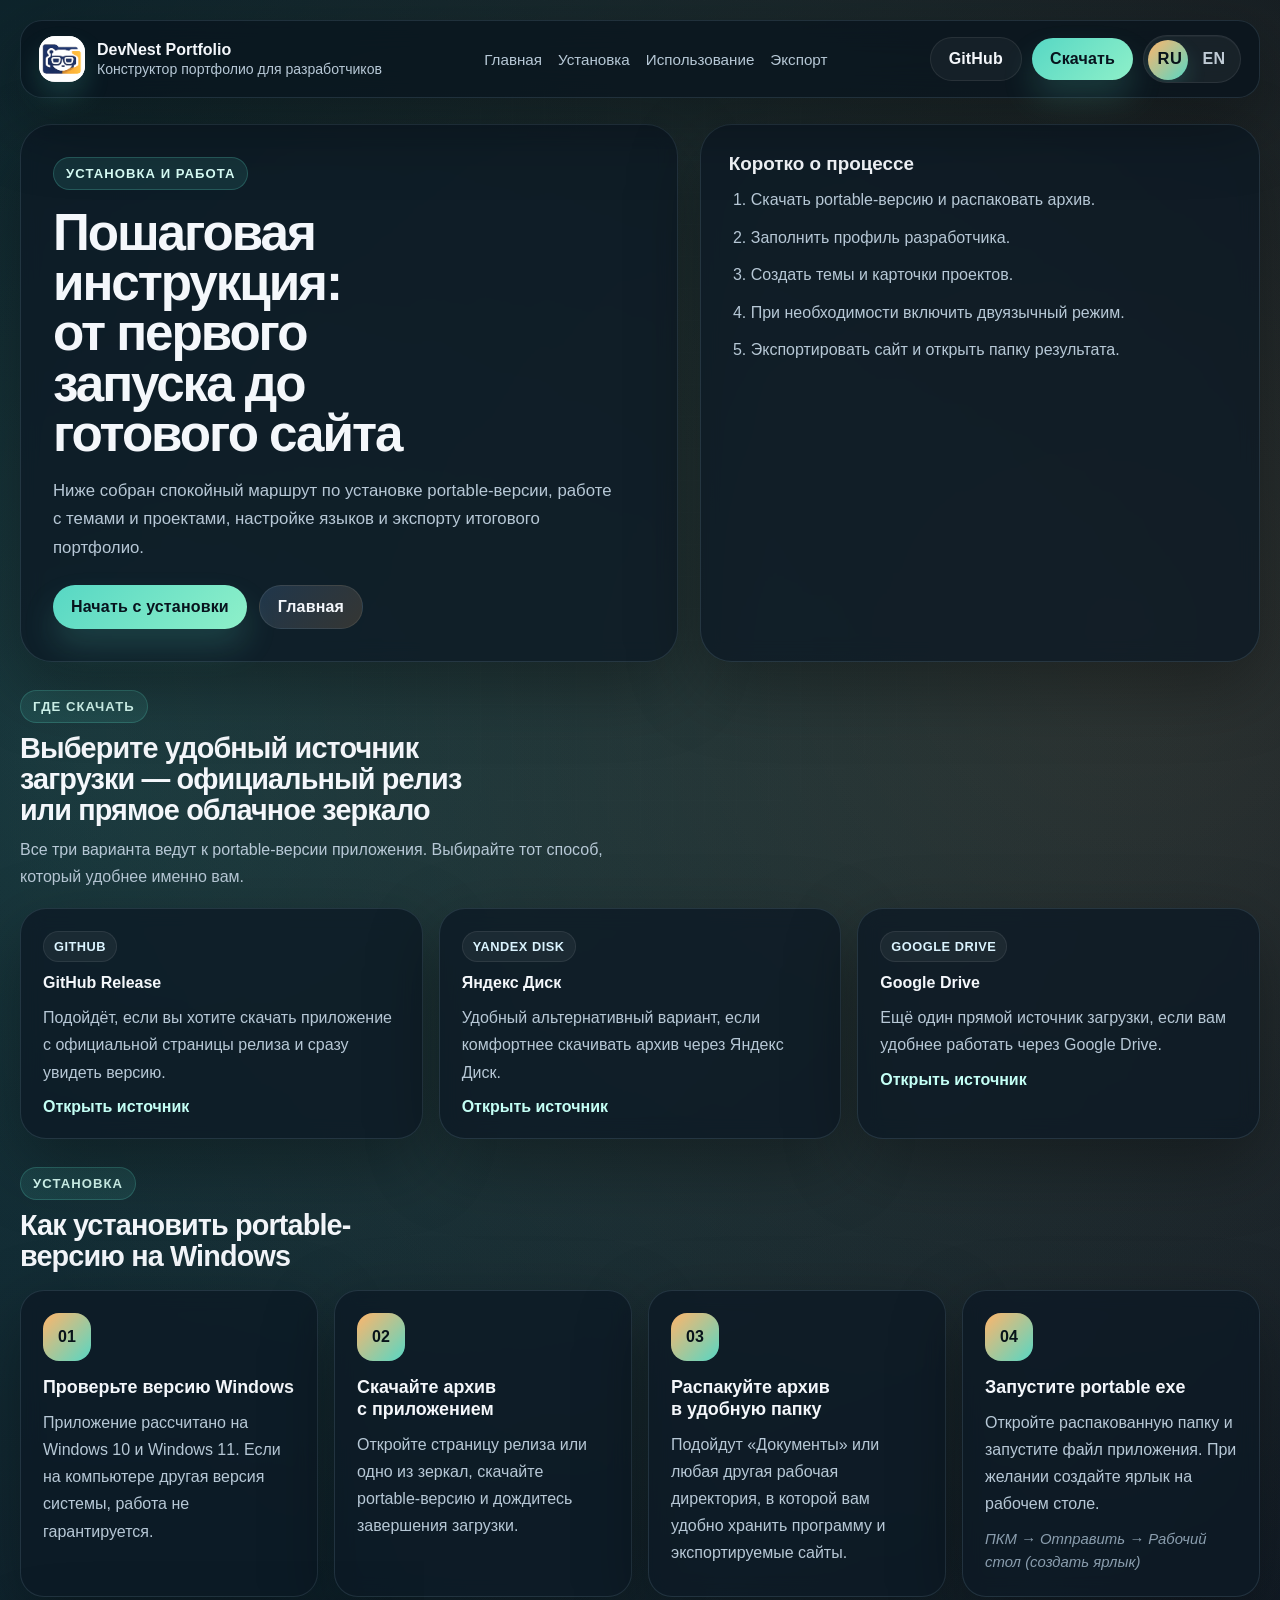
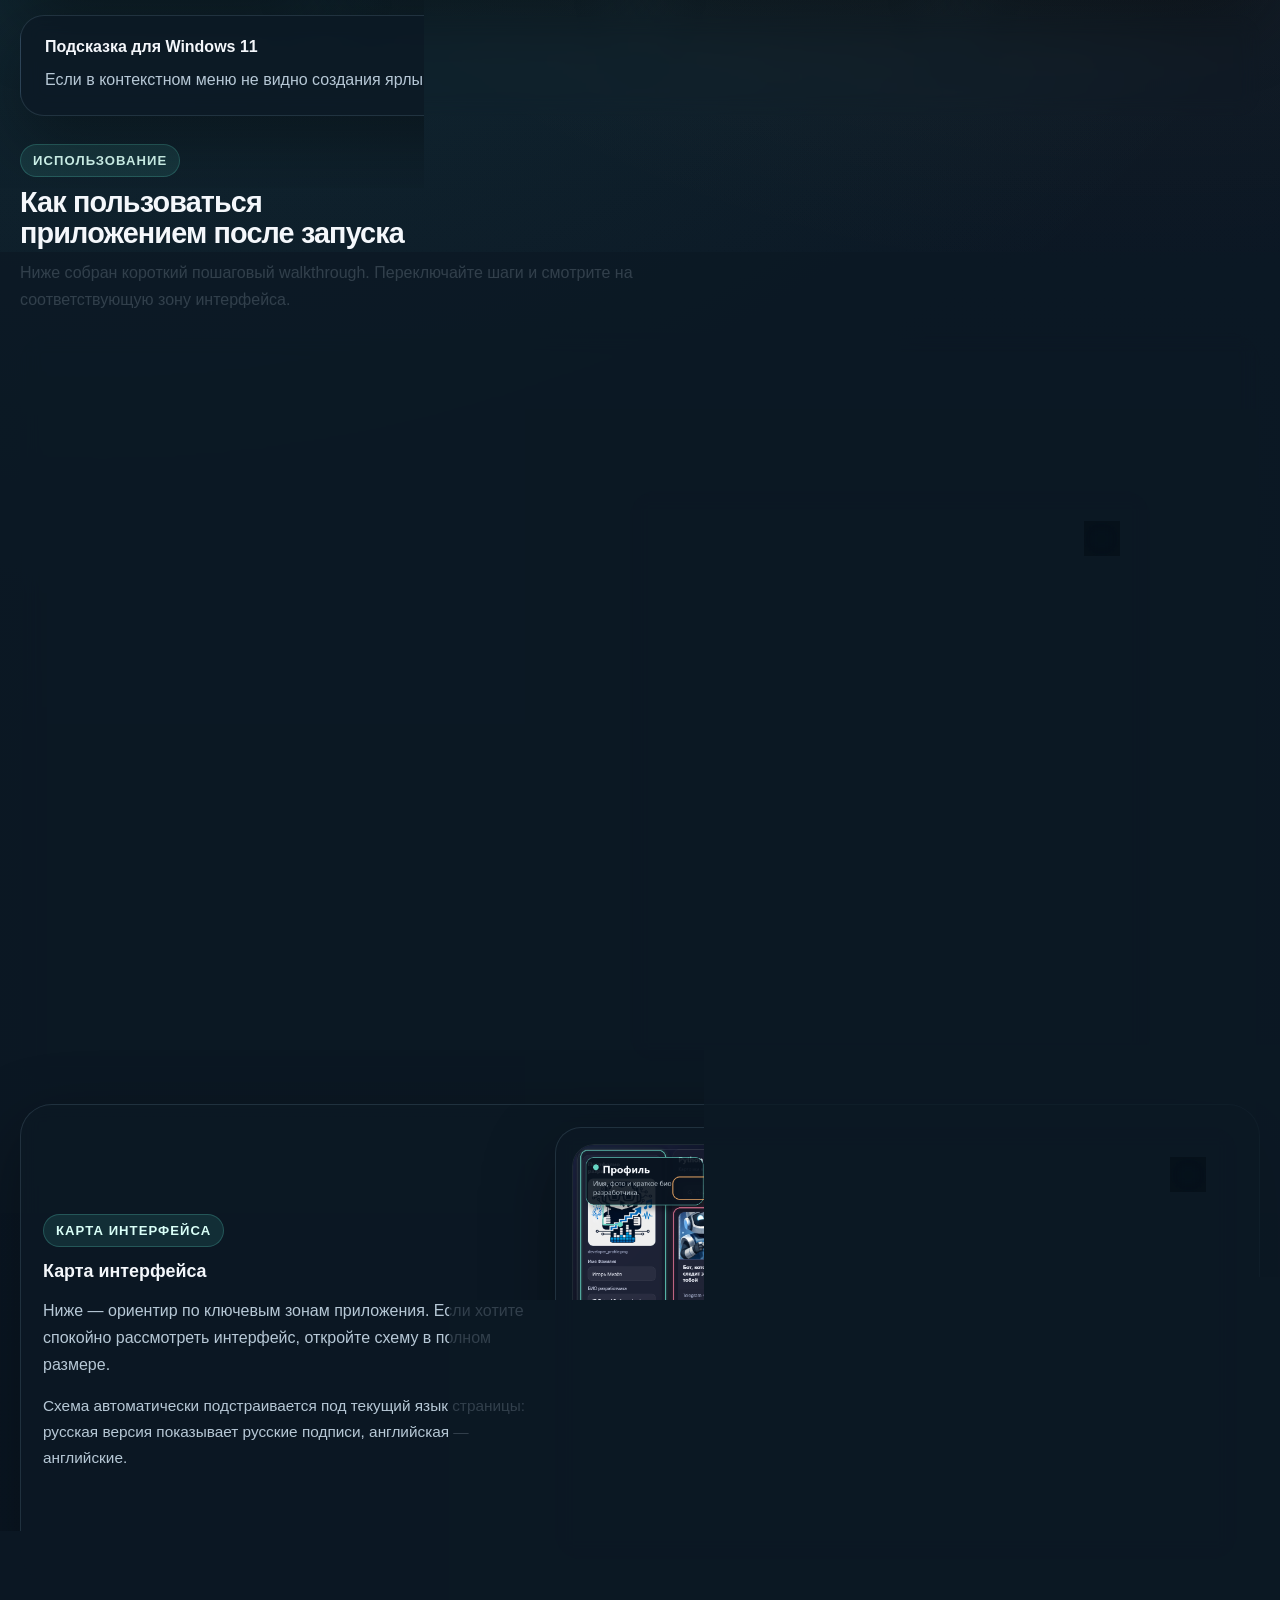
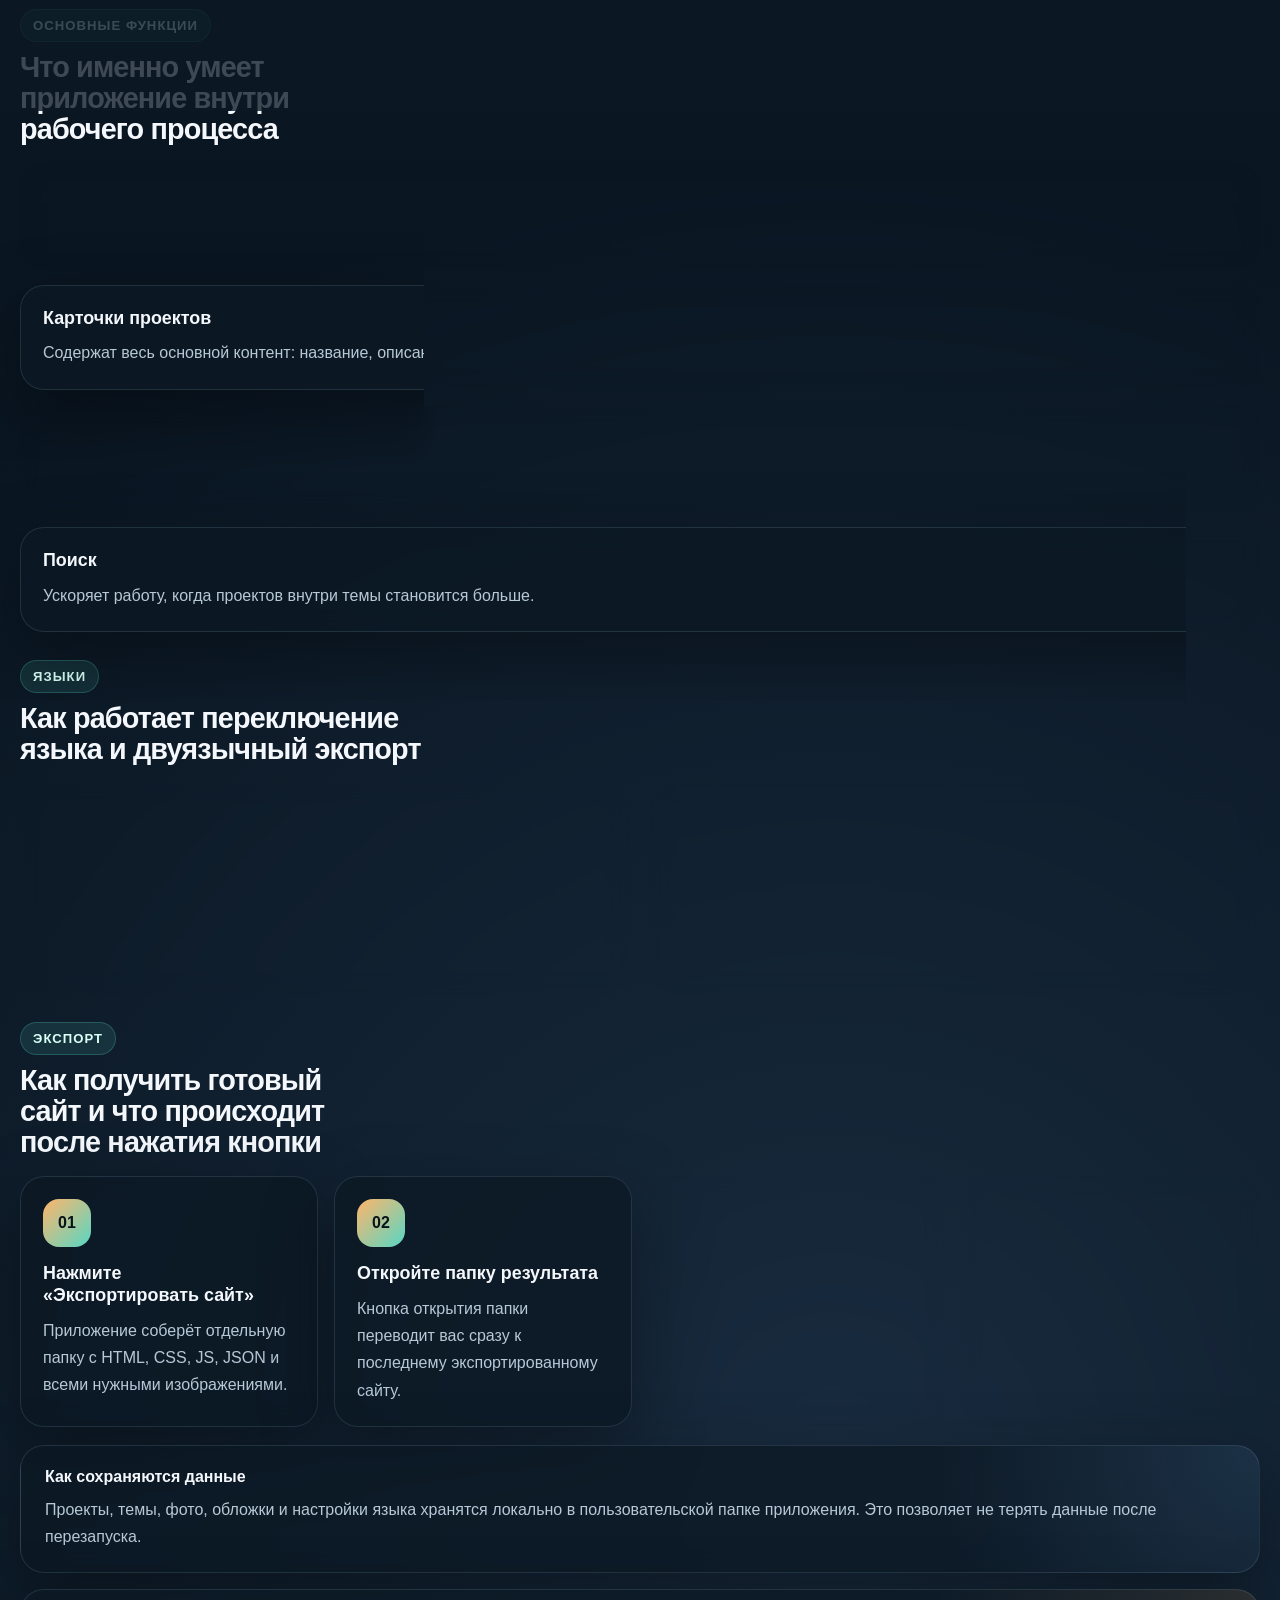
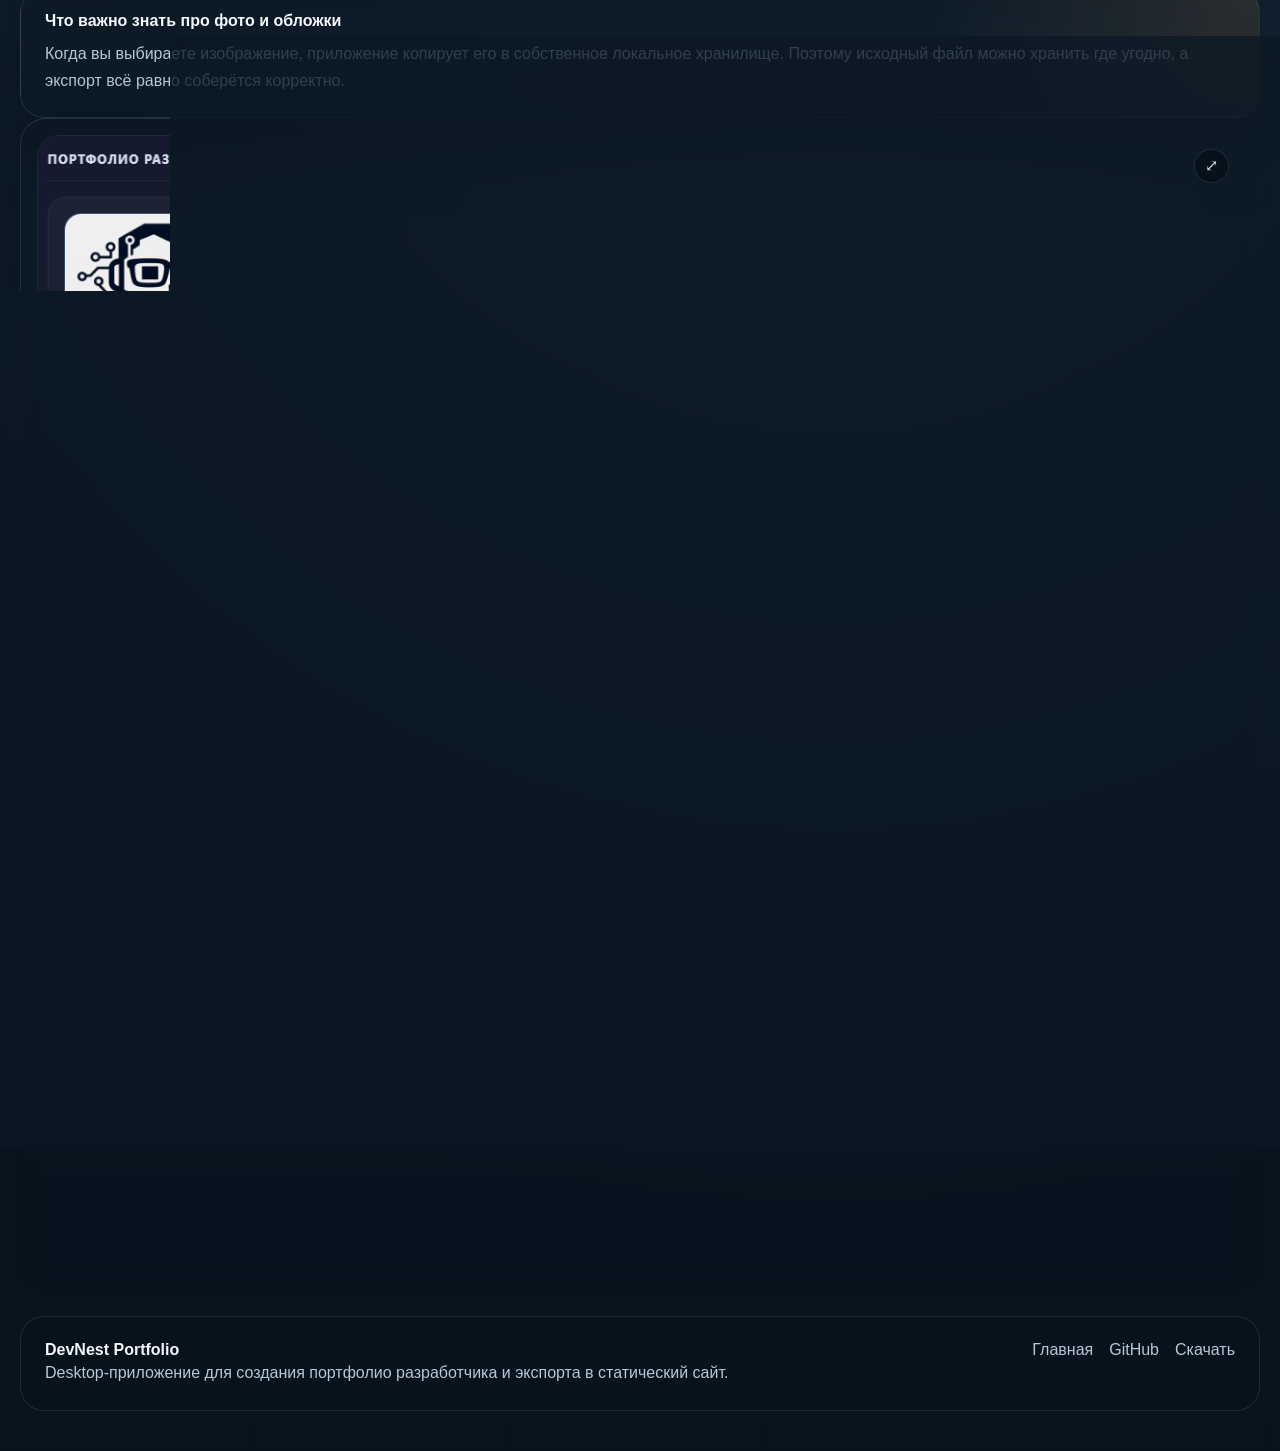
==== guide.html @ 192e4713 "first commit" ====
<!DOCTYPE html>
<html lang="ru">
  <head>
    <meta charset="UTF-8" />
    <meta name="viewport" content="width=device-width, initial-scale=1.0" />
    <title>DevNest Portfolio Guide</title>
    <meta
      name="description"
      content="Пошаговая инструкция по установке и использованию DevNest Portfolio."
    />
    <link rel="icon" href="./assets/favicon/favicon.ico" sizes="any" />
    <link rel="icon" type="image/svg+xml" href="./assets/favicon/favicon.svg" />
    <link rel="icon" type="image/png" sizes="32x32" href="./assets/favicon/favicon.png" />
    <link rel="stylesheet" href="./assets/styles.css" />
  </head>
  <body data-page="guide">
    <div class="site-shell">
      <header class="topbar">
        <a class="brand" href="./index.html">
          <span class="brand__mark">
            <img src="./assets/images/logo.png" alt="DevNest Portfolio logo" />
          </span>
          <span class="brand__text">
            <strong>DevNest Portfolio</strong>
            <span data-i18n="common.brandTag">Конструктор портфолио для разработчиков</span>
          </span>
        </a>

        <nav class="nav">
          <a href="./index.html" data-i18n="common.navHome">Главная</a>
          <a href="#install" data-i18n="guide.navInstall">Установка</a>
          <a href="#usage" data-i18n="guide.navUsage">Использование</a>
          <a href="#export" data-i18n="guide.navExport">Экспорт</a>
        </nav>

        <div class="topbar__actions">
          <a
            class="btn btn--ghost"
            href="https://github.com/Hasli4/portfolio-app"
            target="_blank"
            rel="noopener noreferrer"
            data-i18n="common.repo"
          >GitHub</a>
          <a class="btn btn--primary" href="#download-options" data-i18n="common.download">Скачать</a>
          <button class="lang-switch" type="button" role="switch" aria-checked="false" aria-label="Language switch" data-lang-toggle>
            <span class="lang-switch__option lang-switch__option--ru">RU</span>
            <span class="lang-switch__option lang-switch__option--en">EN</span>
          </button>
        </div>
      </header>

      <main>
        <section class="hero hero--guide">
          <div class="hero__copy">
            <div class="eyebrow" data-i18n="guide.eyebrow">Установка и работа</div>
            <h1 data-i18n="guide.title">Пошаговая инструкция: от первого запуска до готового сайта</h1>
            <p class="hero__lead" data-i18n="guide.lead">
              Ниже собран спокойный маршрут по установке portable-версии, работе с темами и проектами, настройке языков и экспорту итогового портфолио.
            </p>
            <div class="hero__actions">
              <a class="btn btn--primary" href="#install" data-i18n="guide.startInstall">Начать с установки</a>
              <a class="btn btn--secondary" href="./index.html" data-i18n="common.navHome">На главную</a>
            </div>
          </div>

          <aside class="guide-sidecard">
            <strong data-i18n="guide.quickTitle">Коротко о процессе</strong>
            <ol>
              <li data-i18n="guide.quick1">Скачать portable-версию и распаковать архив.</li>
              <li data-i18n="guide.quick2">Заполнить профиль разработчика.</li>
              <li data-i18n="guide.quick3">Создать темы и карточки проектов.</li>
              <li data-i18n="guide.quick4">При необходимости включить двуязычный режим.</li>
              <li data-i18n="guide.quick5">Экспортировать сайт и открыть папку результата.</li>
            </ol>
          </aside>
        </section>

        <section class="section section--downloads" id="download-options">
          <div class="section__head section__head--wide">
            <div class="eyebrow" data-i18n="common.downloadEyebrow">Где скачать</div>
            <h2 data-i18n="common.downloadTitle">Выберите удобный источник загрузки — официальный релиз или прямое облачное зеркало</h2>
            <p data-i18n="common.downloadLead">Все три варианта ведут к portable-версии приложения. Выбирайте тот способ, который удобнее именно вам.</p>
          </div>

          <div class="download-grid">
            <a class="download-card" href="https://github.com/Hasli4/portfolio-app/releases" target="_blank" rel="noopener noreferrer">
              <span class="download-card__badge">GitHub</span>
              <strong data-i18n="common.downloadGithubTitle">GitHub Release</strong>
              <p data-i18n="common.downloadGithubText">Подойдёт, если вы хотите скачать приложение с официальной страницы релиза и сразу увидеть версию.</p>
              <span class="download-card__action" data-i18n="common.downloadAction">Открыть источник</span>
            </a>

            <a class="download-card" href="https://disk.yandex.ru/d/iAhuzNTOZwnTJg" target="_blank" rel="noopener noreferrer">
              <span class="download-card__badge">Yandex Disk</span>
              <strong data-i18n="common.downloadYandexTitle">Яндекс Диск</strong>
              <p data-i18n="common.downloadYandexText">Удобный альтернативный вариант, если комфортнее скачивать архив через Яндекс Диск.</p>
              <span class="download-card__action" data-i18n="common.downloadAction">Открыть источник</span>
            </a>

            <a class="download-card" href="https://drive.google.com/file/d/1Xk36z5aqSjy_IJ3qOhTVUC0zpxQMRecx/view?usp=sharing" target="_blank" rel="noopener noreferrer">
              <span class="download-card__badge">Google Drive</span>
              <strong data-i18n="common.downloadDriveTitle">Google Drive</strong>
              <p data-i18n="common.downloadDriveText">Ещё один прямой источник загрузки, если вам удобнее работать через Google Drive.</p>
              <span class="download-card__action" data-i18n="common.downloadAction">Открыть источник</span>
            </a>
          </div>
        </section>

        <section class="section" id="install">
          <div class="section__head">
            <div class="eyebrow" data-i18n="guide.installEyebrow">Установка</div>
            <h2 data-i18n="guide.installTitle">Как установить portable-версию на Windows</h2>
          </div>

          <div class="step-list">
            <article class="step-card">
              <span>01</span>
              <h3 data-i18n="guide.install1Title">Проверьте версию Windows</h3>
              <p data-i18n="guide.install1Text">Приложение рассчитано на Windows 10 и Windows 11. Если на компьютере другая версия системы, работа не гарантируется.</p>
            </article>
            <article class="step-card">
              <span>02</span>
              <h3 data-i18n="guide.install2Title">Скачайте архив с приложением</h3>
              <p data-i18n="guide.install2Text">Откройте страницу релизов, скачайте portable-версию и дождитесь завершения загрузки.</p>
            </article>
            <article class="step-card">
              <span>03</span>
              <h3 data-i18n="guide.install3Title">Распакуйте архив в удобную папку</h3>
              <p data-i18n="guide.install3Text">Подойдут «Документы» или любая другая рабочая директория, в которой вам удобно хранить программу и экспортируемые сайты.</p>
            </article>
            <article class="step-card">
              <span>04</span>
              <h3 data-i18n="guide.install4Title">Запустите portable exe</h3>
              <p>
                <span data-i18n="guide.install4Text">Откройте распакованную папку и запустите файл приложения. При желании создайте ярлык на рабочем столе.</span>
                <small class="step-note">
                  <i data-i18n="guide.install4Note">ПКМ → Отправить → Рабочий стол (создать ярлык)</i>
                </small>
              </p>
            </article>
          </div>

          <div class="callout">
            <strong data-i18n="guide.installTipTitle">Подсказка для Windows 11</strong>
            <p data-i18n="guide.installTipText">Если в контекстном меню не видно создания ярлыка, нажмите «Показать дополнительные параметры» или запускайте приложение напрямую из папки.</p>
          </div>
        </section>

        <section class="section section--usage" id="usage">
          <div class="section__head section__head--wide">
            <div class="eyebrow" data-i18n="guide.usageEyebrow">Использование</div>
            <h2 data-i18n="guide.usageTitle">Как пользоваться приложением после запуска</h2>
            <p data-i18n="guide.usageLead">
              Ниже собран короткий пошаговый walkthrough. Переключайте шаги и смотрите на соответствующую зону интерфейса.
            </p>
          </div>

          <div class="usage-walkthrough" data-usage-slider>
            <div class="usage-steps" role="tablist" aria-label="Usage steps">
              <button
                class="usage-step is-active"
                id="usage-trigger-1"
                type="button"
                role="tab"
                aria-selected="true"
                aria-controls="usage-slide-1"
                data-usage-trigger="usage-slide-1"
              >
                <span class="usage-step__num">01</span>
                <span class="usage-step__text">
                  <strong data-i18n="guide.use1Title">1. Заполните профиль разработчика</strong>
                  <small data-i18n="guide.use1Nav">Имя, био и фото</small>
                </span>
              </button>

              <button
                class="usage-step"
                id="usage-trigger-2"
                type="button"
                role="tab"
                aria-selected="false"
                aria-controls="usage-slide-2"
                data-usage-trigger="usage-slide-2"
              >
                <span class="usage-step__num">02</span>
                <span class="usage-step__text">
                  <strong data-i18n="guide.use2Title">2. Создайте тему</strong>
                  <small data-i18n="guide.use2Nav">Структура и экспорт</small>
                </span>
              </button>

              <button
                class="usage-step"
                id="usage-trigger-3"
                type="button"
                role="tab"
                aria-selected="false"
                aria-controls="usage-slide-3"
                data-usage-trigger="usage-slide-3"
              >
                <span class="usage-step__num">03</span>
                <span class="usage-step__text">
                  <strong data-i18n="guide.use3Title">3. Создайте карточку проекта</strong>
                  <small data-i18n="guide.use3Nav">Описание, ссылка и обложка</small>
                </span>
              </button>

              <button
                class="usage-step"
                id="usage-trigger-4"
                type="button"
                role="tab"
                aria-selected="false"
                aria-controls="usage-slide-4"
                data-usage-trigger="usage-slide-4"
              >
                <span class="usage-step__num">04</span>
                <span class="usage-step__text">
                  <strong data-i18n="guide.use4Title">4. Повторите для остальных работ</strong>
                  <small data-i18n="guide.use4Nav">Поиск и навигация</small>
                </span>
              </button>
            </div>

            <div class="usage-panels">
              <article
                class="usage-slide is-active"
                id="usage-slide-1"
                data-usage-panel
                role="tabpanel"
                aria-labelledby="usage-trigger-1"
              >
                <div class="usage-slide__copy">
                  <span class="usage-slide__kicker" data-i18n="guide.step1Kicker">Шаг 01</span>
                  <h3 data-i18n="guide.use1Title">1. Заполните профиль разработчика</h3>
                  <p data-i18n="guide.use1Text">Слева находится карточка профиля: введите имя, краткое био и выберите фото. После этого нажмите кнопку сохранения профиля.</p>
                </div>

                <figure class="usage-slide__visual shot-card">
                  <button
                    class="zoomable-media"
                    type="button"
                    data-lightbox-src="./assets/images/guide-profile-panel.png"
                    data-lightbox-alt="Developer profile panel"
                  >
                    <img src="./assets/images/guide-profile-panel.png" alt="Developer profile panel" />
                    <span class="zoomable-media__overlay" aria-hidden="true">
                      <span class="zoomable-media__icon">⤢</span>
                      <span class="zoomable-media__label" data-i18n="common.zoomHint">Нажмите, чтобы увеличить</span>
                    </span>
                  </button>
                  <figcaption>
                    <strong data-i18n="guide.use1VisualTitle">Профиль разработчика</strong>
                    <span data-i18n="guide.use1VisualText">Сначала заполните имя, фото и короткое био. Этот блок сразу формирует верхнюю часть будущего портфолио.</span>
                  </figcaption>
                </figure>
              </article>

              <article
                class="usage-slide"
                id="usage-slide-2"
                data-usage-panel
                role="tabpanel"
                aria-labelledby="usage-trigger-2"
                hidden
              >
                <div class="usage-slide__copy">
                  <span class="usage-slide__kicker" data-i18n="guide.step2Kicker">Шаг 02</span>
                  <h3 data-i18n="guide.use2Title">2. Создайте тему</h3>
                  <p data-i18n="guide.use2Text">Нажмите «Создать тему», укажите название направления и сохраните его. Темы помогают держать проекты в аккуратной структуре.</p>
                </div>

                <figure class="usage-slide__visual shot-card">
                  <button
                    class="zoomable-media"
                    type="button"
                    data-lightbox-src="./assets/images/guide-controls-panel.png"
                    data-lightbox-alt="Theme controls panel"
                  >
                    <img src="./assets/images/guide-controls-panel.png" alt="Theme controls panel" />
                    <span class="zoomable-media__overlay" aria-hidden="true">
                      <span class="zoomable-media__icon">⤢</span>
                      <span class="zoomable-media__label" data-i18n="common.zoomHint">Нажмите, чтобы увеличить</span>
                    </span>
                  </button>
                  <figcaption>
                    <strong data-i18n="guide.use2VisualTitle">Темы и быстрые действия</strong>
                    <span data-i18n="guide.use2VisualText">В этой зоне вы создаёте темы, запускаете экспорт и открываете папку с итоговым сайтом.</span>
                  </figcaption>
                </figure>
              </article>

              <article
                class="usage-slide"
                id="usage-slide-3"
                data-usage-panel
                role="tabpanel"
                aria-labelledby="usage-trigger-3"
                hidden
              >
                <div class="usage-slide__copy">
                  <span class="usage-slide__kicker" data-i18n="guide.step3Kicker">Шаг 03</span>
                  <h3 data-i18n="guide.use3Title">3. Создайте карточку проекта</h3>
                  <p data-i18n="guide.use3Text">Откройте тему, нажмите «Создать проект» и заполните название, описание, ссылку, дополнительную информацию и обложку.</p>
                </div>

                <figure class="usage-slide__visual shot-card">
                  <button
                    class="zoomable-media"
                    type="button"
                    data-lightbox-src="./assets/images/guide-workspace-panel.png"
                    data-lightbox-alt="Project workspace"
                  >
                    <img src="./assets/images/guide-workspace-panel.png" alt="Project workspace" />
                    <span class="zoomable-media__overlay" aria-hidden="true">
                      <span class="zoomable-media__icon">⤢</span>
                      <span class="zoomable-media__label" data-i18n="common.zoomHint">Нажмите, чтобы увеличить</span>
                    </span>
                  </button>
                  <figcaption>
                    <strong data-i18n="guide.use3VisualTitle">Карточки проектов</strong>
                    <span data-i18n="guide.use3VisualText">После выбора темы рабочая область превращается в место, где живут обложки, описания, ссылки и действия по проекту.</span>
                  </figcaption>
                </figure>
              </article>

              <article
                class="usage-slide"
                id="usage-slide-4"
                data-usage-panel
                role="tabpanel"
                aria-labelledby="usage-trigger-4"
                hidden
              >
                <div class="usage-slide__copy">
                  <span class="usage-slide__kicker" data-i18n="guide.step4Kicker">Шаг 04</span>
                  <h3 data-i18n="guide.use4Title">4. Повторите для остальных работ</h3>
                  <p data-i18n="guide.use4Text">Добавляйте новые темы и проекты по мере необходимости. Поиск помогает быстро найти карточку в текущем направлении.</p>
                </div>

                <figure class="usage-slide__visual shot-card">
                  <button
                    class="zoomable-media"
                    type="button"
                    data-lightbox-src="./assets/images/admin-app.png"
                    data-lightbox-alt="Full DevNest interface"
                  >
                    <img src="./assets/images/admin-app.png" alt="Full DevNest interface" />
                    <span class="zoomable-media__overlay" aria-hidden="true">
                      <span class="zoomable-media__icon">⤢</span>
                      <span class="zoomable-media__label" data-i18n="common.zoomHint">Нажмите, чтобы увеличить</span>
                    </span>
                  </button>
                  <figcaption>
                    <strong data-i18n="guide.use4VisualTitle">Полная рабочая картина</strong>
                    <span data-i18n="guide.use4VisualText">Когда проектов становится больше, помогает связка из тем, поиска и единой рабочей области без лишних переходов.</span>
                  </figcaption>
                </figure>
              </article>
            </div>
          </div>

          <div class="guide-map-card">
            <div class="guide-map-card__copy">
              <div class="eyebrow" data-i18n="guide.mapEyebrow">Карта интерфейса</div>
              <h3 data-i18n="guide.mapTitle">Карта интерфейса</h3>
              <p data-i18n="guide.mapText">Ниже — ориентир по ключевым зонам приложения. Если хотите спокойно рассмотреть интерфейс, откройте схему в полном размере.</p>
              <p class="guide-map-card__hint" data-i18n="guide.mapHint">Схема автоматически подстраивается под текущий язык страницы: русская версия показывает русские подписи, английская — английские.</p>
            </div>

            <div class="guide-map-card__media">
              <figure class="shot-card shot-card--map lang-asset lang-asset--ru">
                <button
                  class="zoomable-media"
                  type="button"
                  data-lightbox-src="./assets/images/guide-interface-map-ru.png"
                  data-lightbox-alt="Russian interface map"
                >
                  <img src="./assets/images/guide-interface-map-ru.png" alt="Russian interface map" />
                  <span class="zoomable-media__overlay" aria-hidden="true">
                    <span class="zoomable-media__icon">⤢</span>
                    <span class="zoomable-media__label" data-i18n="common.zoomHint">Нажмите, чтобы увеличить</span>
                  </span>
                </button>
              </figure>

              <figure class="shot-card shot-card--map lang-asset lang-asset--en">
                <button
                  class="zoomable-media"
                  type="button"
                  data-lightbox-src="./assets/images/guide-interface-map-en.png"
                  data-lightbox-alt="English interface map"
                >
                  <img src="./assets/images/guide-interface-map-en.png" alt="English interface map" />
                  <span class="zoomable-media__overlay" aria-hidden="true">
                    <span class="zoomable-media__icon">⤢</span>
                    <span class="zoomable-media__label" data-i18n="common.zoomHint">Нажмите, чтобы увеличить</span>
                  </span>
                </button>
              </figure>
            </div>
          </div>
        </section>

        <section class="section">
          <div class="section__head">
            <div class="eyebrow" data-i18n="guide.funcEyebrow">Основные функции</div>
            <h2 data-i18n="guide.funcTitle">Что именно умеет приложение внутри рабочего процесса</h2>
          </div>

          <div class="feature-grid">
            <article class="feature-card">
              <h3 data-i18n="guide.func1Title">Темы</h3>
              <p data-i18n="guide.func1Text">Нужны для разделения проектов по направлениям и удобной навигации внутри портфолио.</p>
            </article>
            <article class="feature-card">
              <h3 data-i18n="guide.func2Title">Карточки проектов</h3>
              <p data-i18n="guide.func2Text">Содержат весь основной контент: название, описание, ссылку, доп. поле и обложку.</p>
            </article>
            <article class="feature-card">
              <h3 data-i18n="guide.func3Title">Фото и обложки</h3>
              <p data-i18n="guide.func3Text">Изображения выбираются с компьютера и копируются в локальное хранилище приложения.</p>
            </article>
            <article class="feature-card">
              <h3 data-i18n="guide.func4Title">Поиск</h3>
              <p data-i18n="guide.func4Text">Ускоряет работу, когда проектов внутри темы становится больше.</p>
            </article>
          </div>
        </section>

        <section class="section section--language">
          <div class="section__head">
            <div class="eyebrow" data-i18n="guide.langEyebrow">Языки</div>
            <h2 data-i18n="guide.langTitle">Как работает переключение языка и двуязычный экспорт</h2>
          </div>

          <div class="comparison">
            <div class="comparison__col comparison__col--focus">
              <span class="comparison__label" data-i18n="guide.langSingleLabel">Обычный режим</span>
              <ul>
                <li data-i18n="guide.langSingle1">Переключатель `RU / EN` меняет язык интерфейса приложения.</li>
                <li data-i18n="guide.langSingle2">Если двуязычный режим выключен, экспортированный сайт будет собран на выбранном в этот момент языке.</li>
                <li data-i18n="guide.langSingle3">Это удобный вариант, если вам нужна одна конкретная версия портфолио.</li>
              </ul>
            </div>

            <div class="comparison__col">
              <span class="comparison__label" data-i18n="guide.langDualLabel">Двуязычный режим</span>
              <ul>
                <li data-i18n="guide.langDual1">Включите «Поддержка двух языков», чтобы появились поля для русского и английского текста.</li>
                <li data-i18n="guide.langDual2">Заполните обе версии названий, описаний и профиля разработчика.</li>
                <li data-i18n="guide.langDual3">При экспорте сайт получит собственный переключатель языка и останется полностью статическим.</li>
              </ul>
            </div>
          </div>
        </section>

        <section class="section" id="export">
          <div class="section__head">
            <div class="eyebrow" data-i18n="guide.exportEyebrow">Экспорт</div>
            <h2 data-i18n="guide.exportTitle">Как получить готовый сайт и что происходит после нажатия кнопки</h2>
          </div>

          <div class="step-list step-list--wide">
            <article class="step-card">
              <span>01</span>
              <h3 data-i18n="guide.export1Title">Нажмите «Экспортировать сайт»</h3>
              <p data-i18n="guide.export1Text">Приложение соберёт отдельную папку с HTML, CSS, JS, JSON и всеми нужными изображениями.</p>
            </article>
            <article class="step-card">
              <span>02</span>
              <h3 data-i18n="guide.export2Title">Откройте папку результата</h3>
              <p data-i18n="guide.export2Text">Кнопка открытия папки переводит вас сразу к последнему экспортированному сайту.</p>
            </article>
            <article class="step-card">
              <span>03</span>
              <h3 data-i18n="guide.export3Title">Запустите `index.html`</h3>
              <p data-i18n="guide.export3Text">Так можно быстро проверить результат локально в браузере до публикации.</p>
            </article>
            <article class="step-card">
              <span>04</span>
              <h3 data-i18n="guide.export4Title">Загрузите сайт на хостинг</h3>
              <p data-i18n="guide.export4Text">Экспорт подходит для обычного статического размещения, в том числе на GitHub Pages.</p>
            </article>
          </div>

          <div class="content-split">
            <div class="content-split__main">
              <div class="callout">
                <strong data-i18n="guide.storageTitle">Как сохраняются данные</strong>
                <p data-i18n="guide.storageText">Проекты, темы, фото, обложки и настройки языка хранятся локально в пользовательской папке приложения. Это позволяет не терять данные после перезапуска.</p>
              </div>

              <div class="callout callout--muted">
                <strong data-i18n="guide.coverTitle">Что важно знать про фото и обложки</strong>
                <p data-i18n="guide.coverText">Когда вы выбираете изображение, приложение копирует его в собственное локальное хранилище. Поэтому исходный файл можно хранить где угодно, а экспорт всё равно соберётся корректно.</p>
              </div>
            </div>

            <aside class="content-split__aside">
              <figure class="shot-card shot-card--compact">
                <button
                  class="zoomable-media"
                  type="button"
                  data-lightbox-src="./assets/images/exported-site.png"
                  data-lightbox-alt="Exported site screenshot"
                >
                  <img src="./assets/images/exported-site.png" alt="Exported site screenshot" />
                  <span class="zoomable-media__overlay" aria-hidden="true">
                    <span class="zoomable-media__icon">⤢</span>
                    <span class="zoomable-media__label" data-i18n="common.zoomHint">Нажмите, чтобы увеличить</span>
                  </span>
                </button>
                <figcaption>
                  <strong data-i18n="guide.visual2Title">Финальный сайт</strong>
                  <span data-i18n="guide.visual2Text">После экспорта остаётся открыть папку, проверить `index.html` и при необходимости загрузить сайт на хостинг.</span>
                </figcaption>
              </figure>
            </aside>
          </div>
        </section>

        <section class="cta-strip">
          <div>
            <div class="eyebrow" data-i18n="guide.ctaEyebrow">Следующий шаг</div>
            <h2 data-i18n="guide.ctaTitle">Можно начинать с одного направления и пары проектов, а потом спокойно расширять портфолио дальше</h2>
          </div>
          <div class="cta-strip__actions">
            <a class="btn btn--primary" href="#download-options" data-i18n="common.download">Скачать</a>
            <a class="btn btn--secondary" href="./index.html" data-i18n="common.navHome">На главную</a>
          </div>
        </section>
      </main>

      <footer class="footer">
        <div>
          <strong>DevNest Portfolio</strong>
          <p data-i18n="common.footerText">Desktop-приложение для создания портфолио разработчика и экспорта в статический сайт.</p>
        </div>
        <div class="footer__links">
          <a href="./index.html" data-i18n="common.navHome">Главная</a>
          <a href="https://github.com/Hasli4/portfolio-app" target="_blank" rel="noopener noreferrer">GitHub</a>
          <a href="#download-options" data-i18n="common.download">Скачать</a>
        </div>
      </footer>
    </div>

    <div class="lightbox" id="lightbox" hidden>
      <button class="lightbox__backdrop" type="button" aria-label="Close preview"></button>
      <div class="lightbox__dialog" role="dialog" aria-modal="true">
        <button class="lightbox__close" type="button" aria-label="Close preview">×</button>
        <img class="lightbox__image" src="" alt="" />
      </div>
    </div>

    <script src="./assets/script.js"></script>
  </body>
</html>
---- assets/styles.css ----
:root{
  --bg:#07131d;
  --bg-2:#0d1d2a;
  --panel:rgba(12,25,37,.78);
  --panel-strong:#102434;
  --card:rgba(16,35,51,.72);
  --line:rgba(185,224,255,.12);
  --text:#f4f7fb;
  --muted:#b7c8d6;
  --accent:#57d7c4;
  --accent-2:#ffb56b;
  --accent-3:#7ab6ff;
  --danger:#ff8e7d;
  --shadow:0 24px 70px rgba(0,0,0,.34);
  --radius-xl:32px;
  --radius-lg:24px;
  --radius-md:18px;
  --radius-sm:14px;
  --content:1240px;
}

*{box-sizing:border-box}
html{scroll-behavior:smooth}
body{
  margin:0;
  color:var(--text);
  font-family:"Aptos","Segoe UI Variable Text","Trebuchet MS",sans-serif;
  background:
    radial-gradient(circle at 8% 12%, rgba(87,215,196,.18), transparent 26%),
    radial-gradient(circle at 88% 10%, rgba(255,181,107,.14), transparent 22%),
    radial-gradient(circle at 65% 75%, rgba(122,182,255,.14), transparent 28%),
    linear-gradient(180deg, #07131d, #0b1724 30%, #07131d);
  min-height:100vh;
}

body::before{
  content:"";
  position:fixed;
  inset:0;
  pointer-events:none;
  background-image:linear-gradient(rgba(255,255,255,.02) 1px, transparent 1px), linear-gradient(90deg, rgba(255,255,255,.02) 1px, transparent 1px);
  background-size:32px 32px;
  mask-image:radial-gradient(circle at center, #000 44%, transparent 88%);
  opacity:.45;
}

body.lightbox-open{
  overflow:hidden;
}

img{display:block;max-width:100%}
a{text-decoration:none;color:inherit}
figure{margin:0}
button{font:inherit}

.site-shell{
  width:min(calc(100% - 32px), var(--content));
  margin:0 auto;
  padding:20px 0 40px;
}

.topbar{
  position:sticky;
  top:14px;
  z-index:40;
  display:flex;
  align-items:center;
  justify-content:space-between;
  gap:18px;
  padding:14px 18px;
  border:1px solid var(--line);
  border-radius:22px;
  background:rgba(8,18,28,.72);
  backdrop-filter:blur(16px);
  box-shadow:var(--shadow);
}

.brand{
  display:flex;
  align-items:center;
  gap:12px;
  min-width:0;
}

.brand__mark{
  width:46px;
  height:46px;
  border-radius:16px;
  display:grid;
  place-items:center;
  overflow:hidden;
  background:#fff;
  box-shadow:0 14px 26px rgba(87,215,196,.18);
}

.brand__mark img{
  width:100%;
  height:100%;
  object-fit:cover;
}

.brand__text{
  display:grid;
  gap:2px;
}

.brand__text strong{
  font-size:1rem;
}

.brand__text span{
  color:var(--muted);
  font-size:.88rem;
}

.nav{
  display:flex;
  flex-wrap:wrap;
  justify-content:center;
  gap:10px 16px;
}

.nav a{
  color:var(--muted);
  font-size:.95rem;
  transition:color .2s ease;
}

.nav a:hover{
  color:var(--text);
}

.topbar__actions{
  display:flex;
  align-items:center;
  justify-content:flex-end;
  gap:10px;
  flex-wrap:wrap;
}

.btn{
  border:none;
  border-radius:999px;
  padding:12px 18px;
  display:inline-flex;
  align-items:center;
  justify-content:center;
  gap:8px;
  font-weight:700;
  letter-spacing:.01em;
  transition:transform .18s ease, background .18s ease, border-color .18s ease, color .18s ease;
}

.btn:hover{transform:translateY(-1px)}

.btn--primary{
  color:#07131d;
  background:linear-gradient(135deg, var(--accent), #8ef0c9);
  box-shadow:0 18px 32px rgba(87,215,196,.18);
}

.btn--secondary{
  color:var(--text);
  background:linear-gradient(135deg, rgba(122,182,255,.16), rgba(255,181,107,.16));
  border:1px solid rgba(255,255,255,.08);
}

.btn--ghost{
  color:var(--text);
  background:rgba(255,255,255,.04);
  border:1px solid rgba(255,255,255,.08);
}

.lang-switch{
  position:relative;
  min-width:96px;
  height:48px;
  padding:4px;
  border-radius:999px;
  display:grid;
  grid-template-columns:1fr 1fr;
  align-items:center;
  border:none;
  color:var(--text);
  background:rgba(255,255,255,.05);
  border:1px solid rgba(255,255,255,.08);
  cursor:pointer;
  overflow:hidden;
  isolation:isolate;
  box-shadow:inset 0 1px 0 rgba(255,255,255,.04);
  transition:transform .18s ease, border-color .28s ease, box-shadow .28s ease, background .28s ease;
}

.lang-switch:hover{
  transform:translateY(-1px);
  border-color:rgba(143,238,224,.24);
  box-shadow:0 12px 26px rgba(0,0,0,.18), inset 0 1px 0 rgba(255,255,255,.05);
}

.lang-switch::before{
  content:"";
  position:absolute;
  top:4px;
  left:4px;
  width:40px;
  height:40px;
  border-radius:999px;
  background:linear-gradient(135deg, var(--accent-2), var(--accent));
  box-shadow:0 10px 20px rgba(87,215,196,.16);
  z-index:0;
  transition:transform .36s cubic-bezier(.22,.8,.24,1), box-shadow .28s ease, filter .28s ease;
}

body[data-language="en"] .lang-switch::before{
  transform:translateX(44px);
}

.lang-switch:active::before{
  filter:saturate(1.06);
}

.lang-switch__option{
  position:relative;
  z-index:1;
  display:grid;
  place-items:center;
  min-width:44px;
  height:100%;
  color:var(--muted);
  font-weight:800;
  letter-spacing:.03em;
  transition:color .28s ease, transform .28s ease, letter-spacing .28s ease, opacity .28s ease;
}

body[data-language="ru"] .lang-switch__option--ru,
body[data-language="en"] .lang-switch__option--en{
  color:#08131a;
  transform:translateY(-.5px) scale(1.03);
}

body[data-language="ru"] .lang-switch__option--en,
body[data-language="en"] .lang-switch__option--ru{
  color:#d0dbe5;
  opacity:.92;
}

main{
  display:grid;
  gap:28px;
  margin-top:26px;
}

.hero{
  display:grid;
  grid-template-columns:1.02fr .98fr;
  gap:22px;
  align-items:stretch;
}

.hero--guide{
  grid-template-columns:1.08fr .92fr;
}

.hero__copy,
.guide-sidecard,
.panel,
.comparison__col,
.timeline-card,
.shot-card,
.feature-card,
.step-card,
.info-card,
.callout,
.cta-strip,
.hero-card,
.download-card{
  border:1px solid var(--line);
  background:var(--panel);
  backdrop-filter:blur(10px);
  box-shadow:var(--shadow);
}

.hero__copy{
  padding:32px;
  border-radius:var(--radius-xl);
  display:grid;
  align-content:center;
  gap:18px;
}

.eyebrow{
  width:fit-content;
  padding:8px 12px;
  border-radius:999px;
  color:#d9fff7;
  background:rgba(87,215,196,.12);
  border:1px solid rgba(87,215,196,.24);
  font-size:.82rem;
  font-weight:700;
  letter-spacing:.08em;
  text-transform:uppercase;
}

h1,h2,h3,strong{
  font-family:"Aptos Display","Segoe UI Variable Display","Trebuchet MS",sans-serif;
}

h1{
  margin:0;
  font-size:clamp(2.55rem, 4vw, 4.9rem);
  line-height:.98;
  letter-spacing:-.04em;
  max-width:13.5ch;
  text-wrap:balance;
}

h2{
  margin:0;
  font-size:clamp(1.62rem, 2.25vw, 2.6rem);
  line-height:1.08;
  letter-spacing:-.03em;
  max-width:26ch;
  text-wrap:balance;
}

h3{
  margin:0;
  font-size:1.12rem;
  line-height:1.22;
  text-wrap:balance;
}

p{
  margin:0;
  color:var(--muted);
  line-height:1.7;
}

.hero__lead{
  font-size:1.05rem;
  max-width:60ch;
}

.hero__actions{
  display:flex;
  flex-wrap:wrap;
  gap:12px;
  margin-top:4px;
}

.hero-badges{
  list-style:none;
  padding:0;
  margin:8px 0 0;
  display:flex;
  flex-wrap:wrap;
  gap:10px;
}

.hero-badges li{
  padding:10px 14px;
  border-radius:999px;
  background:rgba(255,255,255,.05);
  border:1px solid rgba(255,255,255,.08);
  color:#d7e7f3;
  font-size:.92rem;
}

.hero__visual{
  display:grid;
  gap:18px;
}

.hero-card{
  padding:18px;
  border-radius:var(--radius-xl);
  overflow:hidden;
}

.hero-card__meta{
  display:grid;
  gap:6px;
  margin-bottom:14px;
}

.hero-card__meta span{
  color:#8feee0;
  font-size:.86rem;
  text-transform:uppercase;
  letter-spacing:.08em;
}

.guide-sidecard{
  padding:28px;
  border-radius:var(--radius-xl);
}

.guide-sidecard strong{
  display:block;
  margin-bottom:12px;
  font-size:1.18rem;
}

.guide-sidecard ol{
  margin:0;
  padding-left:22px;
  color:var(--muted);
  display:grid;
  gap:12px;
  line-height:1.6;
}

.section,
.section-grid{
  display:grid;
  gap:18px;
}

.section-grid{
  grid-template-columns:1.1fr .9fr;
}

.section__head{
  display:grid;
  gap:10px;
}

.section__head p{
  max-width:72ch;
}

.section__head--wide h2{
  max-width:34ch;
}

.panel{
  padding:26px;
  border-radius:var(--radius-xl);
}

.panel--accent{
  background:
    radial-gradient(circle at right top, rgba(255,181,107,.18), transparent 34%),
    var(--panel);
}

.mini-grid,
.feature-grid,
.step-list,
.timeline,
.shots,
.download-grid,
.guide-visual-grid{
  display:grid;
  gap:16px;
}

.mini-grid{
  grid-template-columns:repeat(3, 1fr);
  margin-top:16px;
}

.mini-card{
  padding:18px;
  border-radius:20px;
  background:rgba(255,255,255,.04);
  border:1px solid rgba(255,255,255,.08);
}

.mini-card strong{
  display:block;
  margin-bottom:8px;
}

.feature-list{
  margin:12px 0 0;
  padding-left:18px;
  display:grid;
  gap:12px;
  color:var(--muted);
}

.download-grid{
  grid-template-columns:repeat(3, 1fr);
}

.download-card{
  min-height:100%;
  padding:22px;
  border-radius:26px;
  display:grid;
  align-content:start;
  gap:12px;
  transition:transform .18s ease, border-color .18s ease, background .18s ease;
}

.download-card:hover{
  transform:translateY(-2px);
  border-color:rgba(143,238,224,.24);
  background:
    radial-gradient(circle at right top, rgba(122,182,255,.14), transparent 34%),
    rgba(14,29,43,.88);
}

.download-card__badge{
  width:fit-content;
  padding:7px 10px;
  border-radius:999px;
  color:#dbf4ff;
  background:rgba(255,255,255,.05);
  border:1px solid rgba(255,255,255,.08);
  font-size:.8rem;
  font-weight:700;
  letter-spacing:.04em;
  text-transform:uppercase;
}

.download-card__action{
  color:#c4fff5;
  font-weight:700;
}

.comparison{
  display:grid;
  grid-template-columns:repeat(2, 1fr);
  gap:18px;
}

.comparison__col{
  padding:24px;
  border-radius:var(--radius-xl);
}

.comparison__col--focus{
  background:
    radial-gradient(circle at left top, rgba(87,215,196,.14), transparent 28%),
    rgba(14,31,46,.88);
}

.comparison__col--muted{
  background:
    radial-gradient(circle at right top, rgba(255,142,125,.08), transparent 30%),
    rgba(13,26,39,.74);
}

.comparison__label{
  display:inline-flex;
  margin-bottom:14px;
  padding:8px 12px;
  border-radius:999px;
  font-size:.85rem;
  color:#d7e7f3;
  background:rgba(255,255,255,.05);
  border:1px solid rgba(255,255,255,.08);
}

.comparison ul{
  margin:0;
  padding-left:18px;
  color:var(--muted);
  display:grid;
  gap:12px;
}

.timeline{
  grid-template-columns:repeat(4, 1fr);
}

.timeline-card{
  position:relative;
  padding:22px;
  border-radius:26px;
}

.timeline-card > span,
.step-card > span{
  display:inline-grid;
  place-items:center;
  width:48px;
  height:48px;
  border-radius:16px;
  color:#08131a;
  background:linear-gradient(135deg, var(--accent-2), var(--accent));
  font-weight:800;
  margin-bottom:16px;
}

.timeline-card p,
.step-card p,
.feature-card p,
.info-card p,
.callout p{
  margin-top:10px;
}

.shots{
  grid-template-columns:repeat(2, 1fr);
}

.guide-visual-grid{
  grid-template-columns:repeat(2, 1fr);
}

.section--usage{
  gap:20px;
}

.usage-walkthrough,
.guide-map-card{
  padding:22px;
  border:1px solid var(--line);
  border-radius:var(--radius-xl);
  background:var(--panel);
  backdrop-filter:blur(10px);
  box-shadow:var(--shadow);
}

.usage-walkthrough{
  display:grid;
  gap:18px;
}

.usage-steps{
  display:grid;
  grid-template-columns:repeat(4, 1fr);
  gap:12px;
}

.usage-step{
  padding:16px 18px;
  border-radius:22px;
  border:1px solid rgba(255,255,255,.08);
  background:rgba(255,255,255,.035);
  color:var(--text);
  display:flex;
  align-items:flex-start;
  gap:14px;
  text-align:left;
  cursor:pointer;
  transition:transform .18s ease, border-color .18s ease, background .18s ease, box-shadow .18s ease;
}

.usage-step:hover{
  transform:translateY(-1px);
  border-color:rgba(143,238,224,.24);
  background:rgba(255,255,255,.05);
}

.usage-step.is-active{
  border-color:rgba(143,238,224,.32);
  background:
    radial-gradient(circle at left top, rgba(122,182,255,.14), transparent 34%),
    rgba(14,29,43,.88);
  box-shadow:0 18px 36px rgba(0,0,0,.24);
}

.usage-step__num,
.usage-slide__kicker{
  width:fit-content;
  min-width:54px;
  padding:8px 12px;
  border-radius:999px;
  display:inline-flex;
  justify-content:center;
  align-items:center;
  color:#08131a;
  background:linear-gradient(135deg, var(--accent-2), var(--accent));
  font-weight:800;
  letter-spacing:.06em;
}

.usage-step__text{
  display:grid;
  gap:6px;
}

.usage-step__text strong{
  font-size:1rem;
  line-height:1.2;
}

.usage-step__text small{
  color:var(--muted);
  font-size:.88rem;
  line-height:1.35;
}

.usage-panels{
  display:grid;
}

.usage-slide{
  display:none;
  grid-template-columns:minmax(0, .82fr) minmax(0, 1.18fr);
  gap:18px;
  align-items:stretch;
}

.usage-slide.is-active{
  display:grid;
}

.usage-slide__copy{
  padding:26px;
  border-radius:28px;
  border:1px solid rgba(255,255,255,.08);
  background:
    radial-gradient(circle at right top, rgba(122,182,255,.12), transparent 30%),
    rgba(13,27,40,.8);
  display:grid;
  align-content:start;
  gap:14px;
}

.usage-slide__copy h3{
  font-size:clamp(1.4rem, 2vw, 2rem);
}

.usage-slide__copy p{
  font-size:1rem;
}

.usage-slide__visual{
  margin:0;
  width:100%;
  max-width:520px;
  justify-self:center;
  align-self:start;
}

.usage-slide__visual .zoomable-media{
  display:grid;
  justify-items:center;
}

.usage-slide__visual .zoomable-media img{
  width:auto;
  max-width:100%;
  max-height:460px;
  margin:0 auto;
}

.usage-slide__visual figcaption{
  display:grid;
  gap:8px;
}

.guide-map-card{
  display:grid;
  grid-template-columns:minmax(0, .42fr) minmax(0, .58fr);
  gap:18px;
  align-items:center;
}

.guide-map-card__copy{
  display:grid;
  gap:14px;
  align-content:center;
}

.guide-map-card__hint{
  font-size:.96rem;
}

.guide-map-card__media{
  display:grid;
}

.lang-asset{
  margin:0;
}

body[data-language="ru"] .lang-asset--en,
body[data-language="en"] .lang-asset--ru{
  display:none;
}

.shot-card--map{
  padding:18px;
}

.shot-card--map .zoomable-media{
  margin-bottom:0;
}

.shot-card{
  padding:16px;
  border-radius:26px;
}

.shot-card .zoomable-media,
.shot-card > img{
  margin-bottom:14px;
}

.shot-card figcaption{
  display:grid;
  gap:8px;
}

.shot-card--compact{
  position:sticky;
  top:104px;
}

.zoomable-media{
  position:relative;
  width:100%;
  padding:0;
  border:none;
  background:transparent;
  border-radius:22px;
  overflow:hidden;
  cursor:zoom-in;
}

.zoomable-media img{
  width:100%;
  border-radius:22px;
  border:1px solid rgba(255,255,255,.08);
  transition:transform .28s ease, filter .28s ease;
}

.zoomable-media:hover img,
.zoomable-media:focus-visible img{
  transform:scale(1.02);
  filter:saturate(1.05);
}

.zoomable-media:focus-visible{
  outline:2px solid rgba(143,238,224,.65);
  outline-offset:4px;
}

.zoomable-media__overlay{
  position:absolute;
  inset:0;
  pointer-events:none;
}

.zoomable-media__icon{
  position:absolute;
  top:14px;
  right:14px;
  min-width:34px;
  height:34px;
  padding:0 10px;
  border-radius:999px;
  display:grid;
  place-items:center;
  color:#eff9ff;
  background:rgba(4,10,16,.48);
  border:1px solid rgba(255,255,255,.12);
  backdrop-filter:blur(10px);
  opacity:.86;
  transition:transform .22s ease, opacity .22s ease, background .22s ease;
}

.zoomable-media__label{
  position:absolute;
  right:14px;
  bottom:14px;
  max-width:min(70%, 220px);
  padding:8px 12px;
  border-radius:999px;
  color:#eff9ff;
  font-size:.82rem;
  line-height:1.2;
  background:rgba(4,10,16,.7);
  border:1px solid rgba(255,255,255,.12);
  backdrop-filter:blur(10px);
  opacity:0;
  transform:translateY(8px);
  transition:opacity .22s ease, transform .22s ease;
}

.zoomable-media:hover .zoomable-media__label,
.zoomable-media:focus-visible .zoomable-media__label{
  opacity:1;
  transform:translateY(0);
}

.zoomable-media:hover .zoomable-media__icon,
.zoomable-media:focus-visible .zoomable-media__icon{
  opacity:1;
  transform:scale(1.04);
  background:rgba(6,18,28,.74);
}

.section--features .feature-grid{
  grid-template-columns:repeat(3, 1fr);
}

.feature-card{
  padding:22px;
  border-radius:24px;
}

.step-list{
  grid-template-columns:repeat(4, 1fr);
}

.step-list--wide{
  grid-template-columns:repeat(4, 1fr);
}

.step-card{
  padding:22px;
  border-radius:24px;
}

.step-note{
  display:block;
  margin-top:10px;
  color:#98acbd;
  font-size:.93rem;
  line-height:1.55;
  opacity:.9;
}

.step-note i{
  font-style:italic;
}

.section--split .content-split{
  display:grid;
  grid-template-columns:1.1fr .9fr;
  gap:18px;
}

.content-split__main,
.stack-cards{
  display:grid;
  gap:16px;
}

.info-card{
  padding:22px;
  border-radius:24px;
}

.callout{
  padding:22px 24px;
  border-radius:24px;
  background:
    radial-gradient(circle at right top, rgba(122,182,255,.14), transparent 26%),
    var(--panel);
}

.callout--muted{
  background:
    radial-gradient(circle at right top, rgba(255,181,107,.12), transparent 26%),
    rgba(13,26,39,.74);
}

.cta-strip{
  padding:28px;
  border-radius:28px;
  display:flex;
  align-items:center;
  justify-content:space-between;
  gap:18px;
  background:
    radial-gradient(circle at right top, rgba(255,181,107,.18), transparent 32%),
    radial-gradient(circle at left center, rgba(87,215,196,.18), transparent 28%),
    var(--panel-strong);
}

.cta-strip__actions{
  display:flex;
  flex-wrap:wrap;
  gap:12px;
}

.footer{
  margin-top:24px;
  padding:24px;
  border-radius:24px;
  border:1px solid var(--line);
  background:rgba(8,18,28,.58);
  display:flex;
  align-items:flex-start;
  justify-content:space-between;
  gap:18px;
}

.footer__links{
  display:flex;
  flex-wrap:wrap;
  gap:12px 16px;
  color:var(--muted);
}

.footer__links a:hover{
  color:var(--text);
}

.lightbox{
  position:fixed;
  inset:0;
  z-index:120;
  display:grid;
  place-items:center;
  padding:24px;
}

.lightbox[hidden]{
  display:none;
}

.lightbox__backdrop{
  position:absolute;
  inset:0;
  border:none;
  background:rgba(2,7,12,.82);
  backdrop-filter:blur(8px);
  cursor:pointer;
}

.lightbox__dialog{
  position:relative;
  z-index:1;
  width:min(94vw, 1420px);
  max-height:90vh;
  padding:18px;
  border-radius:28px;
  border:1px solid rgba(255,255,255,.1);
  background:rgba(7,18,28,.92);
  box-shadow:0 40px 100px rgba(0,0,0,.45);
}

.lightbox__image{
  width:100%;
  max-height:calc(90vh - 36px);
  object-fit:contain;
  border-radius:18px;
  border:1px solid rgba(255,255,255,.08);
}

.lightbox__close{
  position:absolute;
  top:12px;
  right:12px;
  width:42px;
  height:42px;
  border:none;
  border-radius:999px;
  color:var(--text);
  background:rgba(5,14,22,.84);
  border:1px solid rgba(255,255,255,.1);
  cursor:pointer;
  font-size:1.4rem;
  line-height:1;
}

@media (max-width: 1160px){
  .hero,
  .hero--guide,
  .section-grid,
  .section--split .content-split,
  .comparison,
  .timeline,
  .step-list,
  .step-list--wide,
  .section--features .feature-grid,
  .shots,
  .mini-grid,
  .download-grid,
  .guide-visual-grid{
    grid-template-columns:1fr 1fr;
  }

  .hero,
  .hero--guide{
    grid-template-columns:1fr;
  }

  .usage-steps{
    grid-template-columns:1fr 1fr;
  }

  .usage-slide,
  .guide-map-card{
    grid-template-columns:1fr;
  }

  .usage-slide__visual{
    width:100%;
    max-width:100%;
    justify-self:stretch;
  }
}

@media (max-width: 860px){
  .site-shell{
    width:min(calc(100% - 20px), var(--content));
    padding-top:14px;
  }

  .topbar,
  .hero__actions,
  .cta-strip,
  .footer{
    flex-direction:column;
    align-items:flex-start;
  }

  .nav,
  .topbar__actions{
    width:100%;
    justify-content:flex-start;
  }

  .section-grid,
  .comparison,
  .timeline,
  .shots,
  .mini-grid,
  .step-list,
  .step-list--wide,
  .section--features .feature-grid,
  .section--split .content-split,
  .download-grid,
  .guide-visual-grid{
    grid-template-columns:1fr;
  }

  .hero__copy,
  .guide-sidecard,
  .panel,
  .comparison__col,
  .cta-strip,
  .usage-walkthrough,
  .guide-map-card{
    padding:22px;
  }

  h1{
    max-width:100%;
    font-size:clamp(2.3rem, 11vw, 3.9rem);
  }

  h2,
  .section__head--wide h2{
    max-width:100%;
  }

  .shot-card--compact{
    position:static;
  }

  .zoomable-media__label{
    max-width:78%;
    font-size:.78rem;
  }

  .usage-steps{
    grid-template-columns:1fr;
  }

  .usage-step{
    padding:14px 16px;
  }

  .usage-slide__copy{
    padding:22px;
  }
}
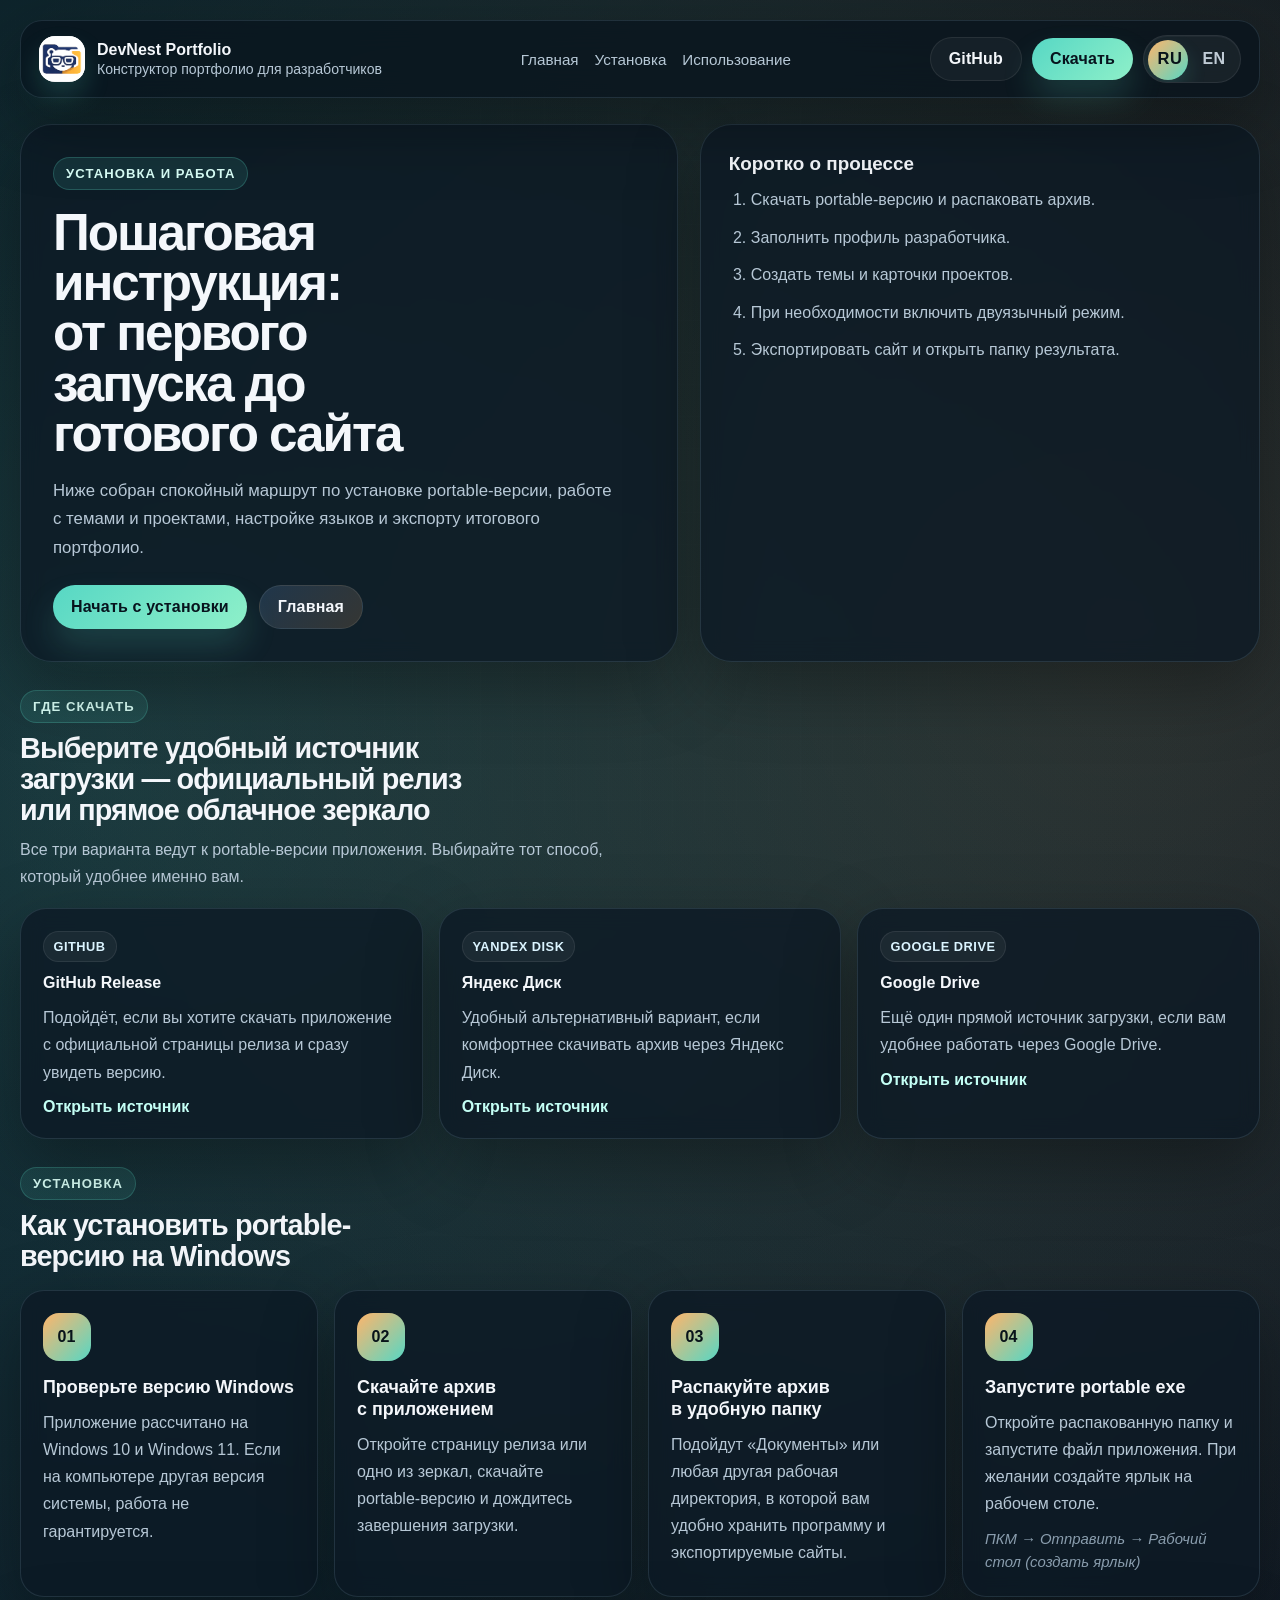
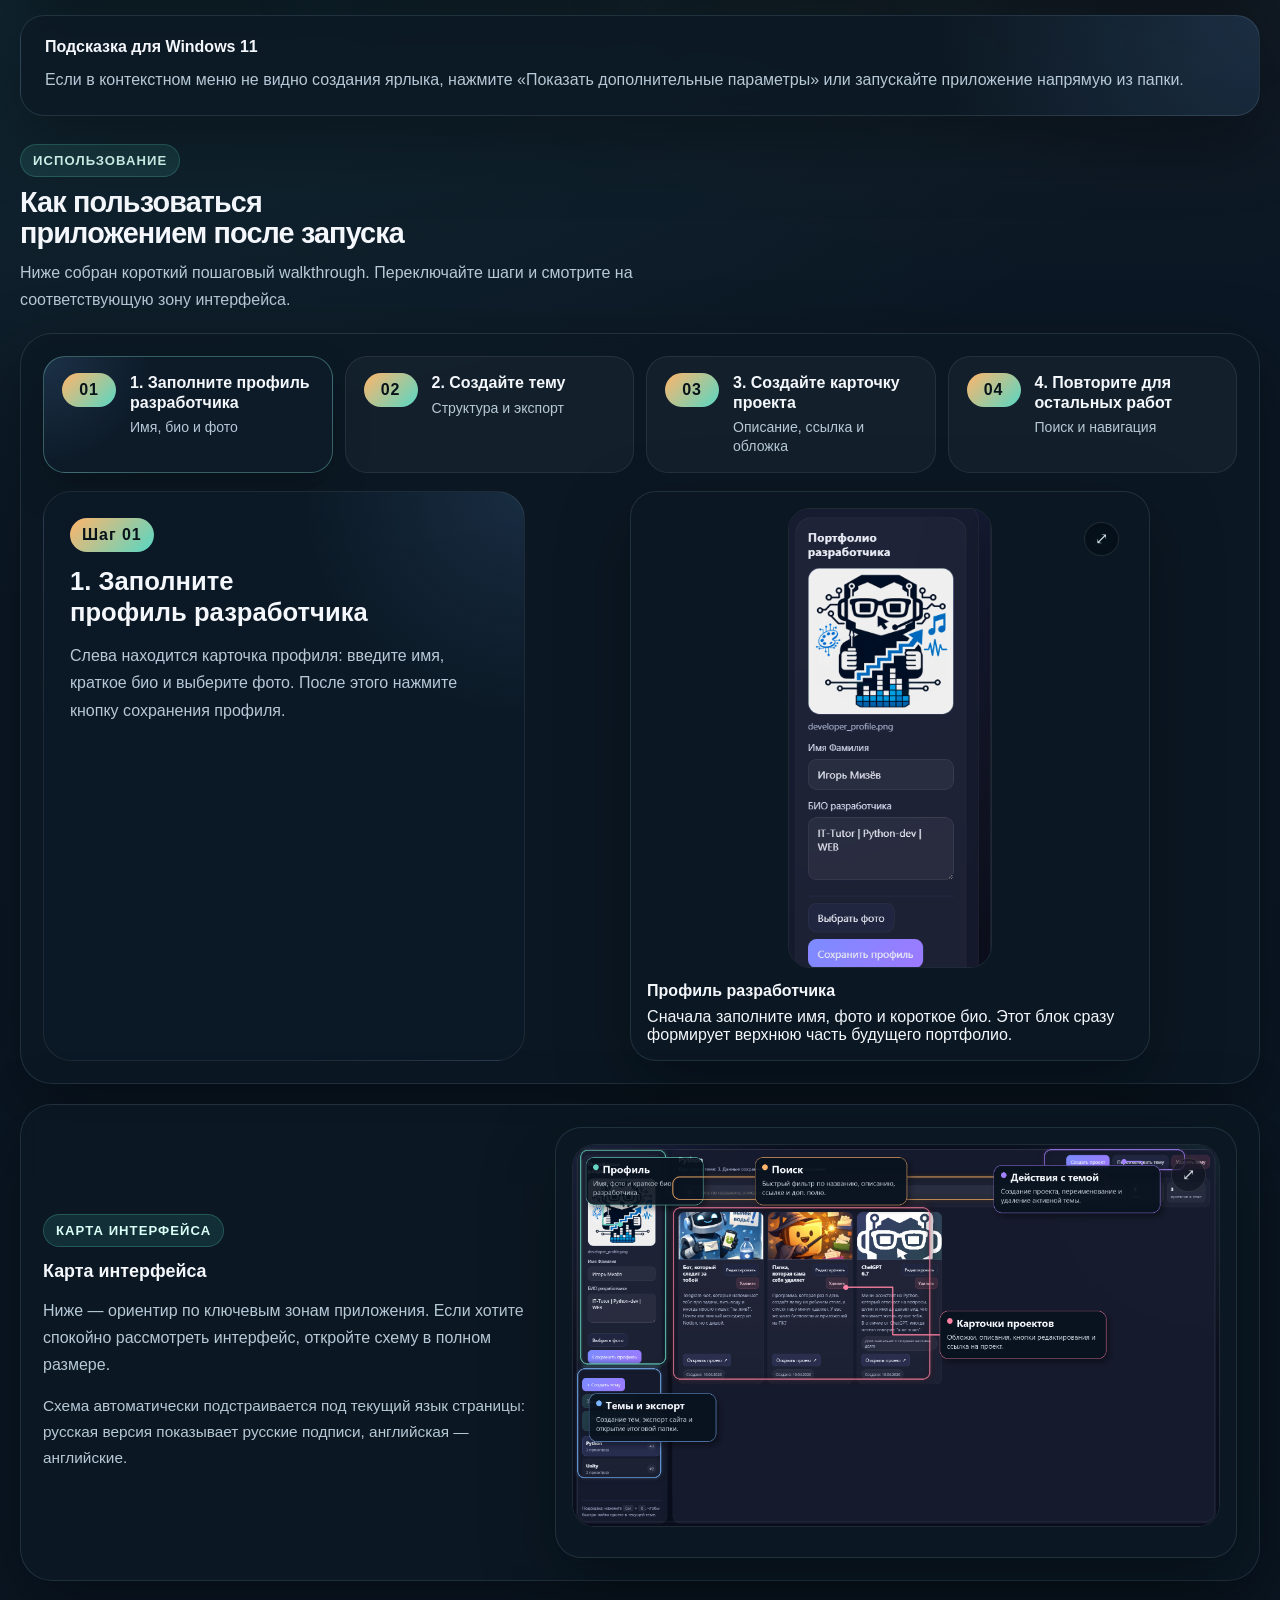
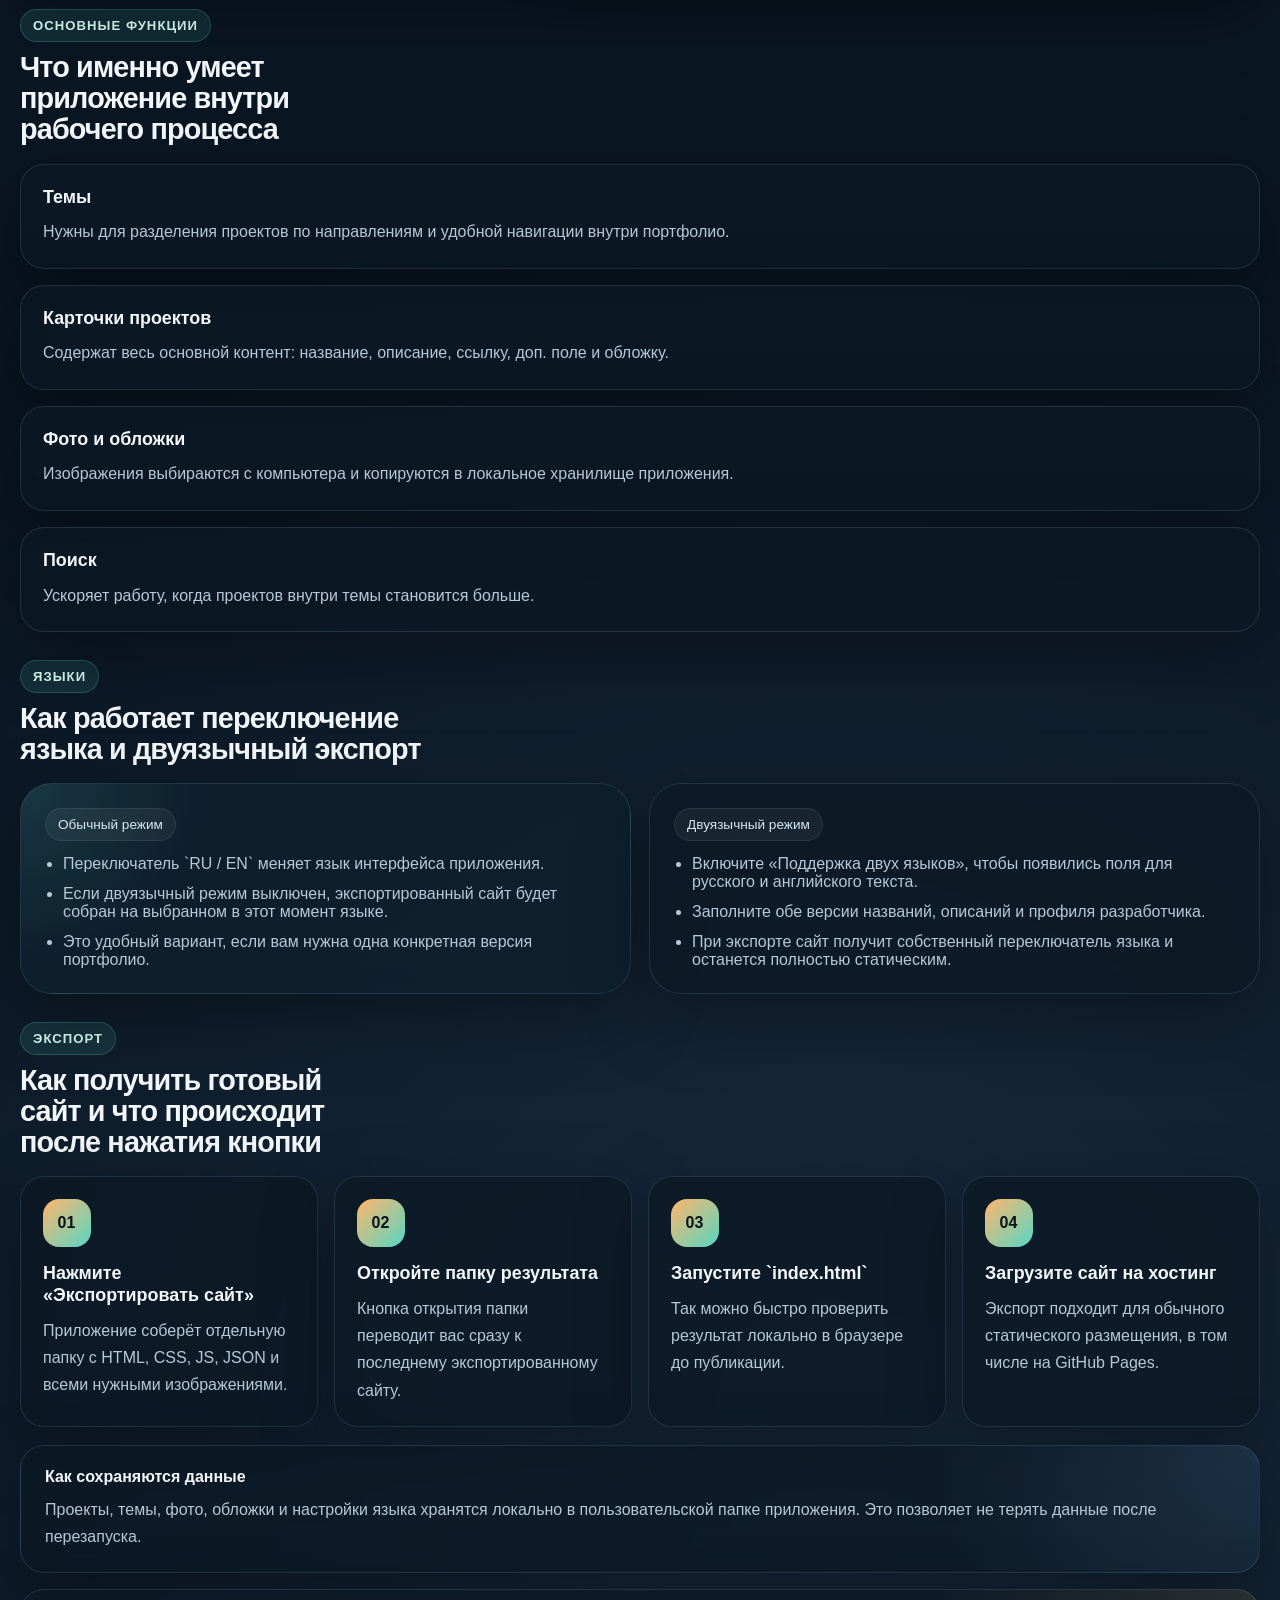
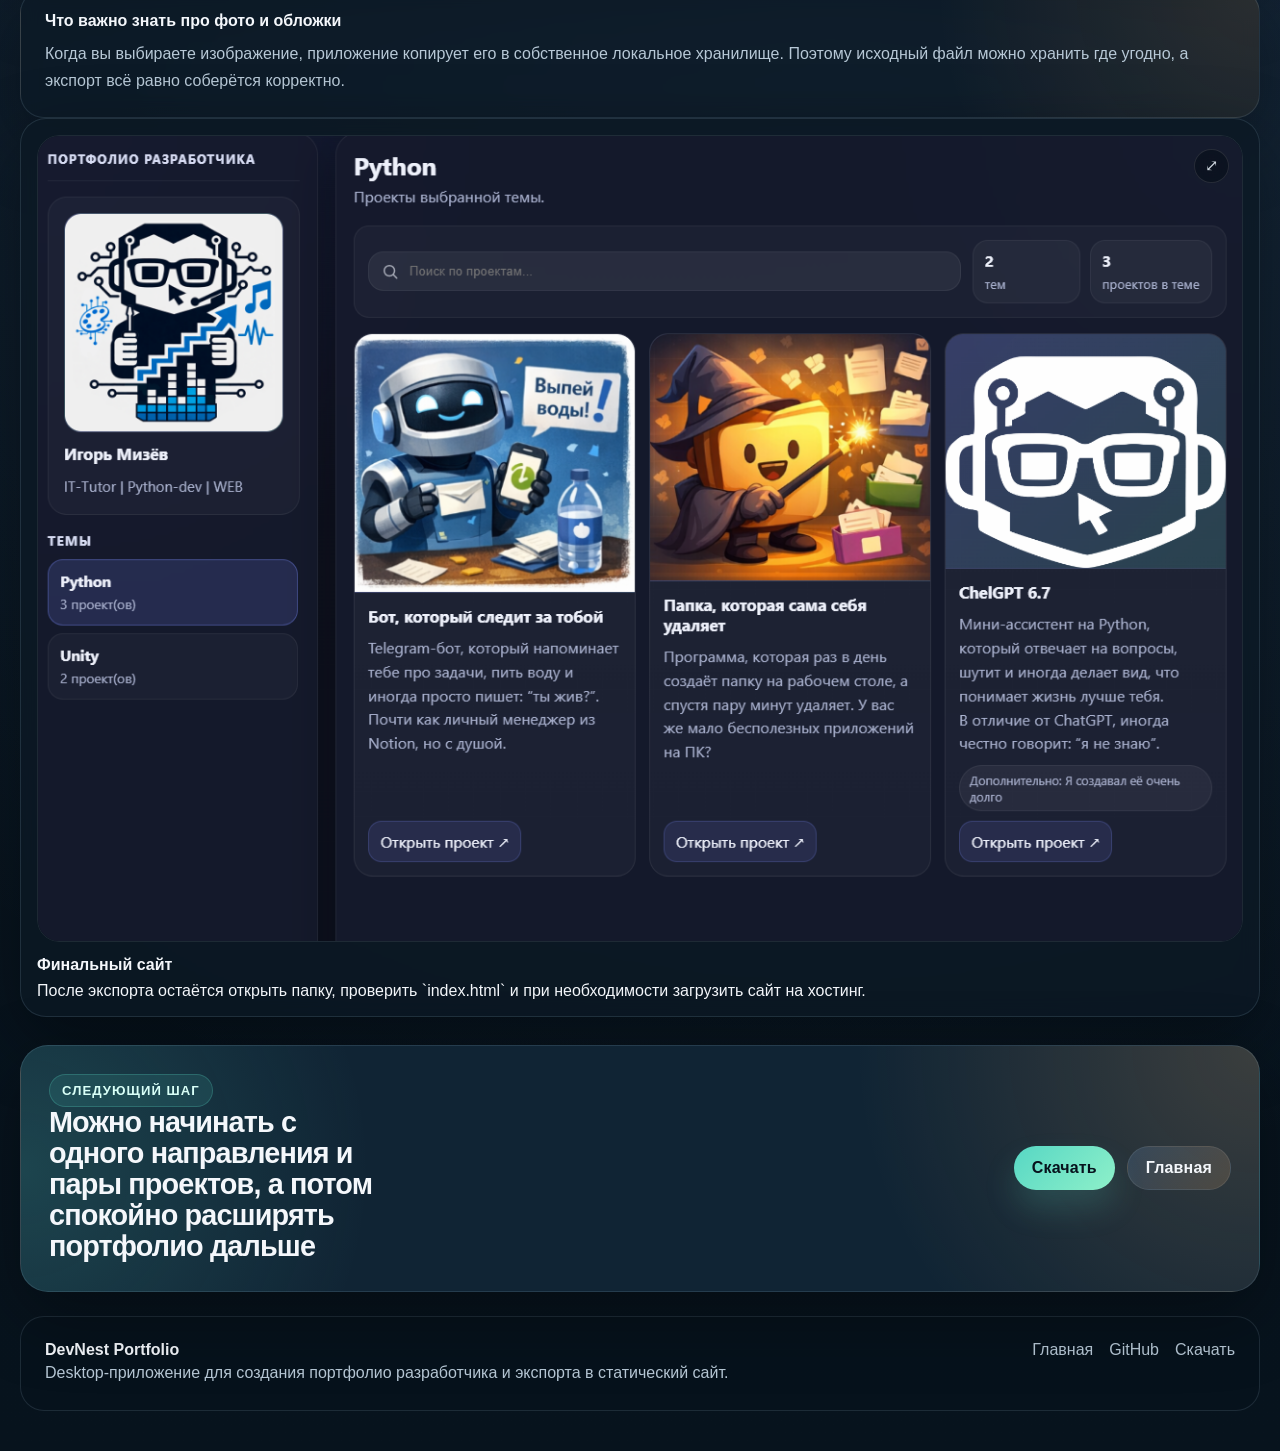
==== commit 306fc833: "update mobile menu" ====
--- a/guide.html
+++ b/guide.html
@@ -15,8 +15,8 @@
   </head>
   <body data-page="guide">
     <div class="site-shell">
-      <header class="topbar">
-        <a class="brand" href="./index.html">
+      <header class="topbar" data-mobile-menu>
+        <div class="brand">
           <span class="brand__mark">
             <img src="./assets/images/logo.png" alt="DevNest Portfolio logo" />
           </span>
@@ -24,13 +24,12 @@
             <strong>DevNest Portfolio</strong>
             <span data-i18n="common.brandTag">Конструктор портфолио для разработчиков</span>
           </span>
-        </a>
+        </div>
 
         <nav class="nav">
           <a href="./index.html" data-i18n="common.navHome">Главная</a>
           <a href="#install" data-i18n="guide.navInstall">Установка</a>
           <a href="#usage" data-i18n="guide.navUsage">Использование</a>
-          <a href="#export" data-i18n="guide.navExport">Экспорт</a>
         </nav>
 
         <div class="topbar__actions">
--- a/assets/styles.css
+++ b/assets/styles.css
@@ -80,6 +80,7 @@
   align-items:center;
   gap:12px;
   min-width:0;
+  cursor:default;
 }
 
 .brand__mark{
@@ -1097,6 +1098,24 @@
     padding-top:14px;
   }
 
+  .topbar{
+    width:100%;
+    max-width:calc(100vw - 20px);
+    max-height:420px;
+    transform-origin:top right;
+    transition:
+      width .42s cubic-bezier(.22,.8,.24,1),
+      height .42s cubic-bezier(.22,.8,.24,1),
+      max-height .42s cubic-bezier(.22,.8,.24,1),
+      padding .42s cubic-bezier(.22,.8,.24,1),
+      border-radius .42s cubic-bezier(.22,.8,.24,1),
+      background .28s ease,
+      box-shadow .28s ease,
+      transform .42s cubic-bezier(.22,.8,.24,1),
+      opacity .28s ease;
+    will-change:width, height, transform;
+  }
+
   .topbar,
   .hero__actions,
   .cta-strip,
@@ -1109,6 +1128,77 @@
   .topbar__actions{
     width:100%;
     justify-content:flex-start;
+  }
+
+  .topbar.is-mobile-collapsed,
+  .topbar.is-mobile-expanded{
+    position:fixed;
+    z-index:90;
+    top:12px;
+    right:10px;
+  }
+
+  .topbar.is-mobile-collapsed{
+    left:auto;
+    width:58px;
+    height:58px;
+    max-height:58px;
+    padding:6px;
+    gap:0;
+    align-items:center;
+    border-radius:18px;
+    overflow:hidden;
+    cursor:pointer;
+    background:rgba(8,18,28,.84);
+    box-shadow:0 18px 46px rgba(0,0,0,.34);
+    transform:translateY(0) scale(.98);
+  }
+
+  .topbar.is-mobile-expanded{
+    left:10px;
+    width:calc(100vw - 20px);
+    max-width:calc(100vw - 20px);
+    height:auto;
+    max-height:80vh;
+    overflow:hidden;
+    cursor:default;
+    transform:translateY(0) scale(1);
+  }
+
+  .topbar.is-mobile-collapsed .brand{
+    gap:0;
+    pointer-events:none;
+  }
+
+  .topbar.is-mobile-collapsed .brand__mark{
+    width:46px;
+    height:46px;
+    border-radius:14px;
+    box-shadow:none;
+  }
+
+  .topbar.is-mobile-collapsed .brand__text,
+  .topbar.is-mobile-collapsed .nav,
+  .topbar.is-mobile-collapsed .topbar__actions{
+    width:0;
+    max-height:0;
+    margin:0;
+    opacity:0;
+    pointer-events:none;
+    overflow:hidden;
+    transform:translateY(-8px) scale(.96);
+  }
+
+  .brand__text,
+  .nav,
+  .topbar__actions{
+    max-height:180px;
+    opacity:1;
+    transform:translateY(0) scale(1);
+    transition:
+      opacity .24s ease,
+      transform .32s cubic-bezier(.22,.8,.24,1),
+      max-height .32s cubic-bezier(.22,.8,.24,1);
   }
 
   .section-grid,
